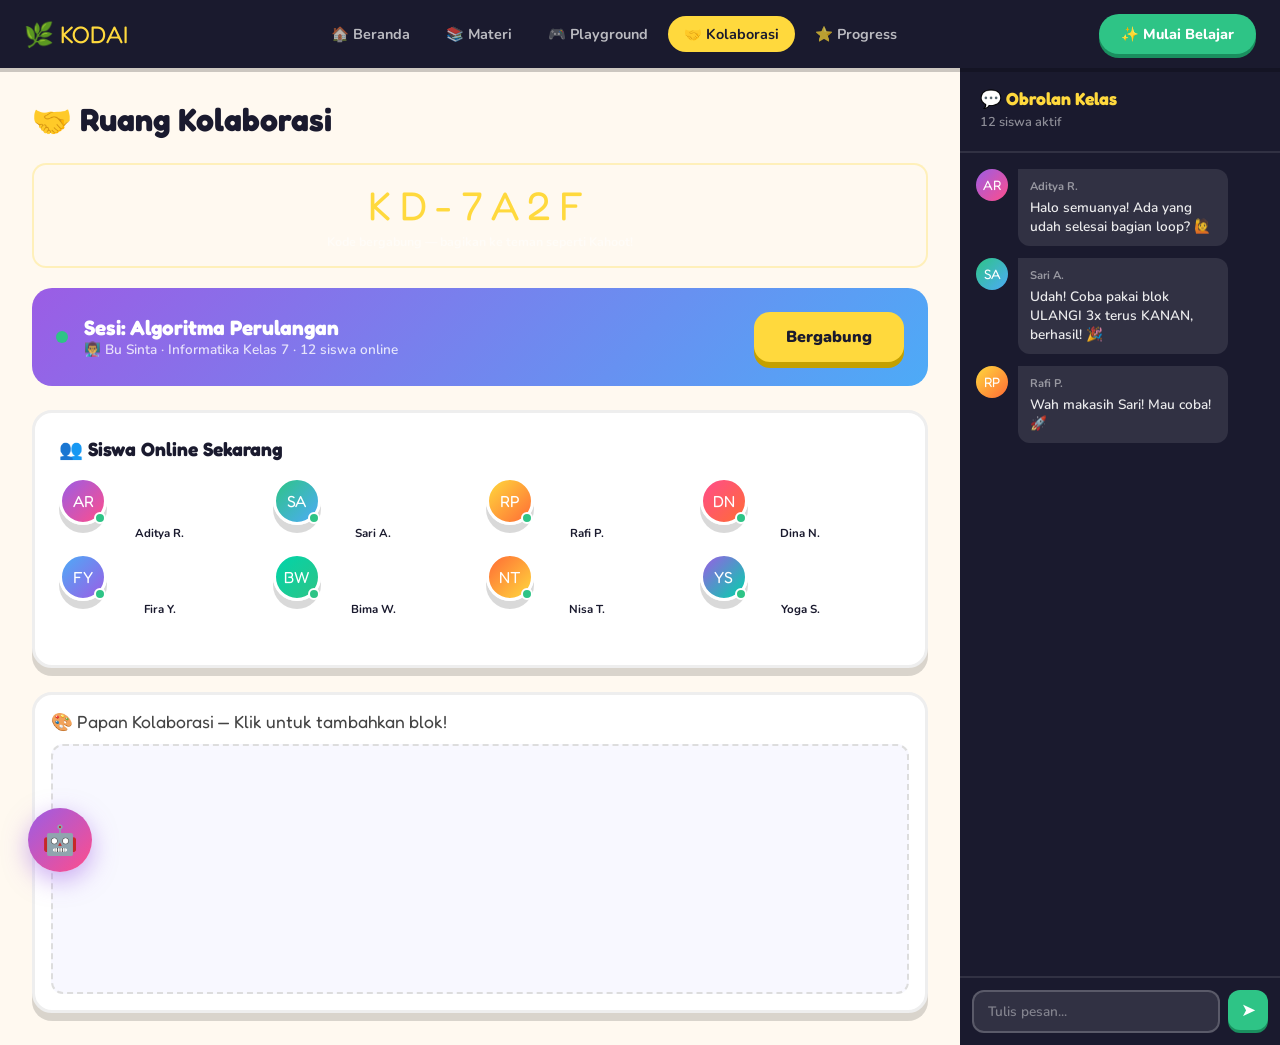
==== kodai-kode/kolaborasi.html @ 5efac57f "perbaikan fitur" ====
<!DOCTYPE html>
<html lang="id">
<head>
<meta charset="UTF-8"><meta name="viewport" content="width=device-width,initial-scale=1">
<title>KODAI – Kolaborasi</title>
<link rel="stylesheet" href="css/main.css">
<style>
.kol-layout{display:grid;grid-template-columns:1fr 320px;gap:0;min-height:calc(100vh - 68px);}
.kol-main{padding:32px;overflow-y:auto;}
.kol-sidebar{background:var(--dark);display:flex;flex-direction:column;}
.session-card{background:linear-gradient(135deg,#9B5DE5,#4DABF7);border-radius:20px;padding:24px;margin-bottom:24px;display:flex;align-items:center;gap:16px;}
.live-dot{width:12px;height:12px;border-radius:50%;background:#2EC486;box-shadow:0 0 0 0 rgba(46,196,134,.4);animation:pulse 2s infinite;}
@keyframes pulse{0%{box-shadow:0 0 0 0 rgba(46,196,134,.4)}70%{box-shadow:0 0 0 12px rgba(46,196,134,0)}100%{box-shadow:0 0 0 0 rgba(46,196,134,0)}}
.session-info h3{font-family:'Fredoka One',cursive;font-size:1.3rem;color:white;}
.session-info p{color:rgba(255,255,255,.8);font-size:.85rem;font-weight:600;}
.avatars-grid{display:grid;grid-template-columns:repeat(4,1fr);gap:12px;margin-bottom:24px;}
.av-item{text-align:center;}
.av-name{font-size:.72rem;font-weight:700;color:var(--dark);}
.shared-canvas-wrap{background:white;border-radius:20px;border:3px solid #eee;box-shadow:0 8px 0 rgba(0,0,0,.15);padding:16px;position:relative;overflow:hidden;}
.shared-canvas-title{font-family:'Fredoka One',cursive;font-size:1.1rem;color:#444;margin-bottom:12px;}
#collab-canvas{width:100%;min-height:250px;position:relative;border-radius:12px;background:#f8f8ff;border:2px dashed #ddd;cursor:crosshair;overflow:hidden;}
.collab-block{position:absolute;border-radius:10px;width:60px;height:60px;display:flex;align-items:center;justify-content:center;font-size:1.5rem;box-shadow:0 4px 12px rgba(0,0,0,.2);animation:popIn .3s cubic-bezier(.34,1.56,.64,1);pointer-events:none;}
@keyframes popIn{from{transform:scale(0)}to{transform:scale(1)}}
.chat-sidebar{display:flex;flex-direction:column;height:100%;}
.chat-header{padding:20px;border-bottom:2px solid rgba(255,255,255,.1);}
.chat-header h3{font-family:'Fredoka One',cursive;color:#FFD93D;font-size:1.1rem;}
.chat-messages{flex:1;overflow-y:auto;padding:16px;display:flex;flex-direction:column;gap:12px;}
.chat-msg{display:flex;gap:10px;align-items:flex-start;}
.chat-av{width:32px;height:32px;border-radius:50%;flex-shrink:0;display:flex;align-items:center;justify-content:center;font-family:'Fredoka One',cursive;font-size:.85rem;color:white;}
.chat-bubble{background:rgba(255,255,255,.1);border-radius:0 12px 12px 12px;padding:10px 12px;max-width:210px;}
.chat-name{font-size:.7rem;color:rgba(255,255,255,.5);font-weight:700;margin-bottom:4px;}
.chat-text{font-size:.85rem;color:rgba(255,255,255,.9);font-weight:600;line-height:1.4;}
.chat-input-area{padding:12px;border-top:2px solid rgba(255,255,255,.1);display:flex;gap:8px;}
.chat-input{flex:1;padding:10px 14px;background:rgba(255,255,255,.1);border:2px solid rgba(255,255,255,.2);border-radius:12px;color:white;font-family:'Nunito',sans-serif;font-size:.85rem;font-weight:600;}
.chat-input::placeholder{color:rgba(255,255,255,.4);}
.chat-send{width:40px;height:40px;border-radius:12px;background:#2EC486;border:none;cursor:pointer;color:white;font-size:1.1rem;display:flex;align-items:center;justify-content:center;box-shadow:0 3px 0 #1a8f5f;transition:all .15s;}
.chat-send:hover{transform:translateY(-1px);}
.room-code-box{background:rgba(255,255,255,.05);border:2px solid rgba(255,217,61,.3);border-radius:14px;padding:16px;text-align:center;margin-bottom:20px;}
.room-code{font-family:'Fredoka One',cursive;font-size:2.5rem;color:#FFD93D;letter-spacing:8px;}
.room-code-label{font-size:.78rem;color:rgba(255,255,255,.5);font-weight:700;margin-top:4px;}
@media(max-width:900px){.kol-layout{grid-template-columns:1fr;}.kol-sidebar{min-height:400px;}}
</style>
</head>
<body>

<div id="toast-container"></div>

<nav>
  <a class="nav-logo" href="index.html">🌿 KODAI</a>
  <div class="nav-links">
    <a class="nav-link" href="index.html">🏠 Beranda</a>
    <a class="nav-link" href="materi.html">📚 Materi</a>
    <a class="nav-link" href="playground.html">🎮 Playground</a>
    <a class="nav-link active" href="kolaborasi.html">🤝 Kolaborasi</a>
    <a class="nav-link" href="progress.html">⭐ Progress</a>
  </div>
  <a class="nav-cta" href="login.html">✨ Mulai Belajar</a>
  <div class="hamburger" onclick="toggleMobile()"><span></span><span></span><span></span></div>
</nav>
<div class="mobile-menu" id="mobileMenu">
  <a class="nav-link" href="index.html">🏠 Beranda</a><a class="nav-link" href="materi.html">📚 Materi</a>
  <a class="nav-link active" href="kolaborasi.html">🤝 Kolaborasi</a><a class="nav-link" href="login.html">✨ Mulai</a>
</div>

<div class="kol-layout">
  <div class="kol-main">
    <h2 style="font-family:'Fredoka One',cursive;font-size:2rem;margin-bottom:24px;">🤝 Ruang Kolaborasi</h2>
    <div class="room-code-box">
      <div class="room-code">KD-7A2F</div>
      <div class="room-code-label">Kode bergabung — bagikan ke teman seperti Kahoot!</div>
    </div>
    <div class="session-card">
      <div class="live-dot"></div>
      <div class="session-info">
        <h3>Sesi: Algoritma Perulangan</h3>
        <p>👨‍🏫 Bu Sinta · Informatika Kelas 7 · 12 siswa online</p>
      </div>
      <div style="margin-left:auto;">
        <button class="btn-primary" onclick="showToast('📡 Bergabung ke sesi!','success')">Bergabung</button>
      </div>
    </div>
    <div class="card" style="padding:24px;margin-bottom:24px;border-radius:20px;">
      <h3 style="font-family:'Fredoka One',cursive;font-size:1.2rem;margin-bottom:16px;">👥 Siswa Online Sekarang</h3>
      <div class="avatars-grid">
        <div class="av-item"><div class="av-circle" style="background:linear-gradient(135deg,#9B5DE5,#FF4D8B)">AR<div class="online-badge"></div></div><div class="av-name">Aditya R.</div></div>
        <div class="av-item"><div class="av-circle" style="background:linear-gradient(135deg,#2EC486,#4DABF7)">SA<div class="online-badge"></div></div><div class="av-name">Sari A.</div></div>
        <div class="av-item"><div class="av-circle" style="background:linear-gradient(135deg,#FFD93D,#FF6B35)">RP<div class="online-badge"></div></div><div class="av-name">Rafi P.</div></div>
        <div class="av-item"><div class="av-circle" style="background:linear-gradient(135deg,#FF4D8B,#FF6B35)">DN<div class="online-badge"></div></div><div class="av-name">Dina N.</div></div>
        <div class="av-item"><div class="av-circle" style="background:linear-gradient(135deg,#4DABF7,#9B5DE5)">FY<div class="online-badge"></div></div><div class="av-name">Fira Y.</div></div>
        <div class="av-item"><div class="av-circle" style="background:linear-gradient(135deg,#00D4AA,#2EC486)">BW<div class="online-badge"></div></div><div class="av-name">Bima W.</div></div>
        <div class="av-item"><div class="av-circle" style="background:linear-gradient(135deg,#FF6B35,#FFD93D)">NT<div class="online-badge"></div></div><div class="av-name">Nisa T.</div></div>
        <div class="av-item"><div class="av-circle" style="background:linear-gradient(135deg,#9B5DE5,#00D4AA)">YS<div class="online-badge"></div></div><div class="av-name">Yoga S.</div></div>
      </div>
    </div>
    <div class="shared-canvas-wrap">
      <div class="shared-canvas-title">🎨 Papan Kolaborasi — Klik untuk tambahkan blok!</div>
      <div id="collab-canvas" onclick="addCollabBlock(event)"></div>
    </div>
  </div>
  <div class="kol-sidebar">
    <div class="chat-sidebar">
      <div class="chat-header"><h3>💬 Obrolan Kelas</h3><p style="color:rgba(255,255,255,.5);font-size:.8rem;font-weight:600;margin-top:4px;">12 siswa aktif</p></div>
      <div class="chat-messages" id="chatMessages">
        <div class="chat-msg"><div class="chat-av" style="background:linear-gradient(135deg,#9B5DE5,#FF4D8B)">AR</div><div class="chat-bubble"><div class="chat-name">Aditya R.</div><div class="chat-text">Halo semuanya! Ada yang udah selesai bagian loop? 🙋</div></div></div>
        <div class="chat-msg"><div class="chat-av" style="background:linear-gradient(135deg,#2EC486,#4DABF7)">SA</div><div class="chat-bubble"><div class="chat-name">Sari A.</div><div class="chat-text">Udah! Coba pakai blok ULANGI 3x terus KANAN, berhasil! 🎉</div></div></div>
        <div class="chat-msg"><div class="chat-av" style="background:linear-gradient(135deg,#FFD93D,#FF6B35)">RP</div><div class="chat-bubble"><div class="chat-name">Rafi P.</div><div class="chat-text">Wah makasih Sari! Mau coba! 🚀</div></div></div>
      </div>
      <div class="chat-input-area">
        <input class="chat-input" id="chatInput" placeholder="Tulis pesan..." onkeypress="if(event.key==='Enter')sendChat()">
        <button class="chat-send" onclick="sendChat()">➤</button>
      </div>
    </div>
  </div>
</div>

<button class="kodi-fab" onclick="toggleKodiChat()">🤖</button>
<div class="kodi-chat-panel" id="kodiPanel">
  <div class="kodi-chat-header"><div class="kodi-av">🤖</div><div><div class="kodi-name">Kodi AI</div><div class="kodi-status">Tanya soal kolaborasi!</div></div><button class="kodi-close-btn" onclick="toggleKodiChat()">✕</button></div>
  <div class="kodi-messages" id="kodiMessages"></div>
  <div class="kodi-input-area"><input class="kodi-input" id="kodiInput" placeholder="Tanya Kodi..."><button class="kodi-send" onclick="sendKodiMessage()">➤</button></div>
</div>

<script src="js/nav.js"></script>
<script>
const collabColors=['#9B5DE5','#2EC486','#FFD93D','#FF4D8B','#4DABF7','#FF6B35','#00D4AA','#FF4444'];
const collabEmojis=['⭐','🌟','🎯','🚀','💡','🔥','❤️','✨'];
let collabIdx=0;
function addCollabBlock(e){
  const canvas=document.getElementById('collab-canvas');
  const rect=canvas.getBoundingClientRect();
  const x=e.clientX-rect.left-30,y=e.clientY-rect.top-30;
  const b=document.createElement('div');b.className='collab-block';
  b.style.left=Math.max(0,x)+'px';b.style.top=Math.max(0,y)+'px';
  b.style.background=collabColors[collabIdx%collabColors.length];
  b.textContent=collabEmojis[collabIdx%collabEmojis.length];
  collabIdx++;canvas.appendChild(b);showToast('🎨 Blok ditambahkan!','success');
}
function sendChat(){
  const input=document.getElementById('chatInput');
  const text=input.value.trim();if(!text)return;
  const msgs=document.getElementById('chatMessages');
  const msg=document.createElement('div');msg.className='chat-msg';
  msg.innerHTML=`<div class="chat-av" style="background:linear-gradient(135deg,#4DABF7,#9B5DE5)">AK</div><div class="chat-bubble"><div class="chat-name">Kamu</div><div class="chat-text">${text}</div></div>`;
  msgs.appendChild(msg);msgs.scrollTop=msgs.scrollHeight;input.value='';showToast('💬 Pesan terkirim!','success');
}
</script>
</body>
</html>
---- kodai-kode/css/main.css ----
@import url('https://fonts.googleapis.com/css2?family=Fredoka+One&family=Nunito:wght@400;600;700;800;900&display=swap');

:root {
  --green: #2EC486;
  --yellow: #FFD93D;
  --orange: #FF6B35;
  --pink: #FF4D8B;
  --blue: #4DABF7;
  --purple: #9B5DE5;
  --red: #FF4444;
  --teal: #00D4AA;
  --bg: #FFF9F0;
  --dark: #1A1A2E;
  --darker: #0D0D1A;
  --mid: #16213E;
  --card-shadow: 0 8px 0 rgba(0,0,0,0.15);
  --card-shadow-hover: 0 14px 0 rgba(0,0,0,0.15);
}

* { margin:0; padding:0; box-sizing:border-box; }
html { scroll-behavior:smooth; }
body {
  font-family:'Nunito', sans-serif;
  background:var(--bg);
  color:var(--dark);
  overflow-x:hidden;
}

/* ---- LOADER ---- */
#loader {
  position:fixed; inset:0;
  background:linear-gradient(135deg,#9B5DE5,#FF4D8B,#FF6B35);
  z-index:9999;
  display:flex; flex-direction:column;
  align-items:center; justify-content:center; gap:20px;
  transition:opacity .5s;
}
.loader-logo {
  font-family:'Fredoka One',cursive;
  font-size:3rem; color:white;
  text-shadow:0 4px 0 rgba(0,0,0,0.2);
  animation:bounce .6s infinite alternate;
}
.loader-dots { display:flex; gap:12px; }
.loader-dots span {
  width:16px; height:16px;
  background:white; border-radius:50%;
  animation:dotBounce .6s infinite alternate;
}
.loader-dots span:nth-child(2){animation-delay:.15s;}
.loader-dots span:nth-child(3){animation-delay:.3s;}
@keyframes dotBounce{to{transform:translateY(-20px);opacity:.5}}
@keyframes bounce{to{transform:translateY(-10px)}}

/* ---- NAVBAR ---- */
nav {
  position:sticky; top:0; z-index:200;
  background:var(--dark);
  padding:0 24px;
  display:flex; align-items:center; justify-content:space-between;
  height:68px;
  box-shadow:0 4px 0 rgba(0,0,0,0.2);
}
.nav-logo {
  font-family:'Fredoka One',cursive;
  font-size:1.5rem; color:var(--yellow);
  display:flex; align-items:center; gap:8px;
  cursor:pointer; text-decoration:none;
}
.nav-links { display:flex; gap:4px; }
.nav-link {
  font-family:'Nunito',sans-serif; font-weight:700; font-size:.9rem;
  color:rgba(255,255,255,.7);
  padding:8px 16px; border-radius:50px;
  cursor:pointer; transition:all .2s;
  border:none; background:transparent; text-decoration:none;
  display:inline-flex; align-items:center; gap:4px;
}
.nav-link:hover, .nav-link.active {
  background:var(--yellow); color:var(--dark);
}
.nav-cta {
  background:var(--green); color:white;
  border:none; border-radius:50px;
  padding:10px 22px;
  font-family:'Nunito',sans-serif; font-weight:800; font-size:.9rem;
  cursor:pointer;
  box-shadow:0 4px 0 #1a8f5f;
  transition:all .2s; text-decoration:none;
  display:inline-flex; align-items:center; gap:6px;
}
.nav-cta:hover{transform:translateY(-2px);box-shadow:0 6px 0 #1a8f5f;}
.nav-cta:active{transform:translateY(2px);box-shadow:0 2px 0 #1a8f5f;}
.hamburger{display:none;flex-direction:column;gap:5px;cursor:pointer;padding:8px;}
.hamburger span{width:24px;height:3px;background:white;border-radius:2px;}
.mobile-menu{
  display:none;position:fixed;top:68px;left:0;right:0;
  background:var(--dark);padding:16px;z-index:199;
  flex-direction:column;gap:8px;
  border-bottom:4px solid var(--yellow);
}
.mobile-menu.open{display:flex;}

/* ---- TOAST ---- */
#toast-container {
  position:fixed; bottom:24px; right:24px; z-index:9998;
  display:flex; flex-direction:column; gap:10px;
}
.toast {
  padding:14px 20px; border-radius:14px;
  background:var(--dark); color:white;
  font-weight:700; font-size:.9rem;
  box-shadow:0 8px 24px rgba(0,0,0,.3);
  animation:toastIn .3s cubic-bezier(.34,1.56,.64,1);
  display:flex; align-items:center; gap:10px; max-width:300px;
}
.toast.success{background:var(--green);}
.toast.warning{background:var(--orange);}
.toast.error{background:var(--red);}
@keyframes toastIn{from{transform:translateX(100px);opacity:0}to{transform:translateX(0);opacity:1}}

/* ---- PAGE HEADER ---- */
.page-header {
  background:linear-gradient(135deg,var(--dark),#0F3460);
  padding:60px 40px 40px; text-align:center;
}
.page-header h1 {
  font-family:'Fredoka One',cursive;
  font-size:2.5rem; color:white; margin-bottom:8px;
}
.page-header p{color:rgba(255,255,255,.7);font-weight:600;font-size:1rem;}

/* ---- BUTTONS ---- */
.btn-primary {
  background:var(--yellow); color:var(--dark);
  border:none; border-radius:16px;
  padding:14px 32px;
  font-family:'Nunito',sans-serif; font-weight:900; font-size:1rem;
  cursor:pointer;
  box-shadow:0 6px 0 #c4a000;
  transition:all .15s;
  display:inline-flex; align-items:center; gap:8px;
}
.btn-primary:hover{transform:translateY(-3px);box-shadow:0 9px 0 #c4a000;}
.btn-primary:active{transform:translateY(3px);box-shadow:0 3px 0 #c4a000;}
.btn-secondary {
  background:transparent; color:white;
  border:3px solid rgba(255,255,255,.4);
  border-radius:16px; padding:14px 32px;
  font-family:'Nunito',sans-serif; font-weight:800; font-size:1rem;
  cursor:pointer; transition:all .2s;
  display:inline-flex; align-items:center; gap:8px;
}
.btn-secondary:hover{border-color:white;background:rgba(255,255,255,.1);}
.btn-green {
  background:var(--green); color:white;
  border:none; border-radius:14px; padding:12px 24px;
  font-family:'Nunito',sans-serif; font-weight:800; font-size:.9rem;
  cursor:pointer; box-shadow:0 4px 0 #1a8f5f; transition:all .2s;
  display:inline-flex; align-items:center; gap:6px;
}
.btn-green:hover{transform:translateY(-2px);}
.btn-purple {
  background:var(--purple); color:white;
  border:none; border-radius:14px; padding:12px 24px;
  font-family:'Nunito',sans-serif; font-weight:800; font-size:.9rem;
  cursor:pointer; box-shadow:0 4px 0 #6a3fa0; transition:all .2s;
  display:inline-flex; align-items:center; gap:6px;
}
.btn-purple:hover{transform:translateY(-2px);}

/* ---- CARDS ---- */
.card {
  background:white; border-radius:24px;
  border:3px solid #eee;
  box-shadow:var(--card-shadow);
  transition:all .2s;
}
.card:hover{transform:translateY(-6px);box-shadow:var(--card-shadow-hover);}

/* ---- SECTION ---- */
.section{padding:72px 40px;}
.section-title {
  font-family:'Fredoka One',cursive;
  font-size:clamp(1.8rem,4vw,2.8rem);
  text-align:center; margin-bottom:12px; color:var(--dark);
}
.section-sub {
  text-align:center; color:#666; font-weight:600;
  font-size:1rem; margin-bottom:48px;
  max-width:500px; margin-left:auto; margin-right:auto;
}

/* ---- STATS BAR ---- */
.stats-bar {
  background:var(--dark); padding:20px 40px;
  display:flex; justify-content:center; gap:48px; flex-wrap:wrap;
}
.stat-item{text-align:center;}
.stat-num {
  font-family:'Fredoka One',cursive; font-size:2rem; color:var(--yellow);
}
.stat-label{font-size:.85rem;color:rgba(255,255,255,.6);font-weight:600;}

/* ---- MODAL ---- */
.modal-overlay {
  display:none; position:fixed; inset:0;
  background:rgba(0,0,0,.75); z-index:500;
  align-items:center; justify-content:center; padding:20px;
}
.modal-overlay.open{display:flex;}
.modal-box {
  background:white; border-radius:28px;
  max-width:600px; width:100%;
  max-height:90vh; overflow-y:auto;
  animation:modalIn .3s cubic-bezier(.34,1.56,.64,1);
}
@keyframes modalIn{from{transform:scale(.7) translateY(30px);opacity:0}to{transform:scale(1) translateY(0);opacity:1}}
.modal-header {
  padding:28px 28px 20px;
  border-bottom:3px solid #eee;
  display:flex; justify-content:space-between; align-items:flex-start; gap:16px;
}
.modal-header h2{font-family:'Fredoka One',cursive;font-size:1.8rem;}
.modal-close {
  width:36px; height:36px; border-radius:50%;
  background:#eee; border:none; cursor:pointer;
  font-size:1.2rem; font-weight:bold;
  display:flex; align-items:center; justify-content:center;
  transition:all .2s; flex-shrink:0;
}
.modal-close:hover{background:var(--red);color:white;}
.modal-body{padding:24px 28px;}

/* ---- PROFILE / PROGRESS ---- */
.profile-card {
  background:linear-gradient(135deg,#9B5DE5,#FF4D8B);
  border-radius:24px; padding:32px;
  display:flex; gap:24px; align-items:center;
  margin-bottom:32px; box-shadow:var(--card-shadow);
}
.profile-av {
  width:80px; height:80px; border-radius:50%;
  background:rgba(255,255,255,.3); border:4px solid white;
  display:flex; align-items:center; justify-content:center;
  font-family:'Fredoka One',cursive; font-size:2rem; color:white; flex-shrink:0;
}
.profile-info h2{font-family:'Fredoka One',cursive;font-size:1.8rem;color:white;}
.profile-info p{color:rgba(255,255,255,.8);font-weight:600;font-size:.9rem;margin-top:4px;}
.profile-level {
  margin-top:10px; display:inline-block;
  background:var(--yellow); color:var(--dark);
  padding:4px 16px; border-radius:50px; font-weight:900; font-size:.85rem;
}

/* ---- PROGRESS BARS ---- */
.prog-bar{height:12px;background:#eee;border-radius:6px;overflow:hidden;}
.prog-fill{height:100%;border-radius:6px;transition:width 1.2s cubic-bezier(.34,1.56,.64,1);}

/* ---- FOOTER ---- */
footer {
  background:var(--dark); padding:48px 40px 24px;
  color:rgba(255,255,255,.7);
}
.footer-grid{display:grid;grid-template-columns:2fr 1fr 1fr;gap:48px;margin-bottom:40px;}
.footer-logo{font-family:'Fredoka One',cursive;font-size:1.8rem;color:var(--yellow);margin-bottom:12px;}
.footer-tagline{font-size:.9rem;line-height:1.6;font-weight:600;}
.footer-col h4{color:white;font-family:'Fredoka One',cursive;font-size:1.1rem;margin-bottom:16px;}
.footer-col ul{list-style:none;display:flex;flex-direction:column;gap:8px;}
.footer-col ul li{font-size:.9rem;font-weight:600;cursor:pointer;transition:color .2s;}
.footer-col ul li:hover{color:var(--yellow);}
.footer-bottom{border-top:1px solid rgba(255,255,255,.1);padding-top:20px;text-align:center;font-size:.85rem;font-weight:600;}

/* ---- CHAT / KOLABORASI ---- */
.av-circle {
  width:48px; height:48px; border-radius:50%;
  display:flex; align-items:center; justify-content:center;
  font-family:'Fredoka One',cursive; font-size:1rem; color:white;
  border:3px solid white; box-shadow:var(--card-shadow); position:relative;
}
.online-badge {
  position:absolute; bottom:-2px; right:-2px;
  width:12px; height:12px; border-radius:50%;
  background:var(--green); border:2px solid white;
}

/* ---- KODI AI BUBBLE ---- */
.kodi-fab {
  position:fixed; bottom:28px; left:28px; z-index:400;
  width:64px; height:64px; border-radius:50%;
  background:linear-gradient(135deg,var(--purple),var(--pink));
  border:none; cursor:pointer;
  box-shadow:0 8px 24px rgba(155,93,229,.5);
  font-size:1.8rem;
  transition:all .2s;
  display:flex; align-items:center; justify-content:center;
}
.kodi-fab:hover{transform:scale(1.1);}
.kodi-chat-panel {
  position:fixed; bottom:108px; left:28px; z-index:400;
  width:340px;
  background:white; border-radius:24px;
  box-shadow:0 20px 60px rgba(0,0,0,.2);
  border:3px solid var(--purple);
  display:none; flex-direction:column;
  overflow:hidden;
  animation:chatPop .3s cubic-bezier(.34,1.56,.64,1);
}
.kodi-chat-panel.open{display:flex;}
@keyframes chatPop{from{transform:scale(.8) translateY(20px);opacity:0}to{transform:scale(1) translateY(0);opacity:1}}
.kodi-chat-header {
  background:linear-gradient(135deg,var(--purple),var(--pink));
  padding:16px 20px;
  display:flex; align-items:center; gap:12px;
}
.kodi-chat-header .kodi-av {font-size:1.8rem;}
.kodi-chat-header .kodi-name {font-family:'Fredoka One',cursive;font-size:1.1rem;color:white;}
.kodi-chat-header .kodi-status {font-size:.75rem;color:rgba(255,255,255,.8);font-weight:600;}
.kodi-close-btn {
  margin-left:auto; width:28px; height:28px; border-radius:50%;
  background:rgba(255,255,255,.2); border:none; cursor:pointer;
  color:white; font-size:1rem; display:flex; align-items:center; justify-content:center;
}
.kodi-messages {
  flex:1; padding:16px; overflow-y:auto;
  max-height:300px; display:flex; flex-direction:column; gap:12px;
}
.kodi-msg { display:flex; gap:8px; align-items:flex-start; }
.kodi-msg.user { flex-direction:row-reverse; }
.kodi-msg-av {
  width:32px; height:32px; border-radius:50%; flex-shrink:0;
  display:flex; align-items:center; justify-content:center;
  font-size:1rem;
}
.kodi-bubble {
  max-width:220px; padding:10px 14px;
  border-radius:0 16px 16px 16px;
  background:#f0f0f0; font-size:.88rem; font-weight:600; line-height:1.5;
}
.kodi-msg.user .kodi-bubble {
  background:var(--purple); color:white;
  border-radius:16px 0 16px 16px;
}
.kodi-typing {
  display:flex; gap:4px; padding:10px 14px;
  background:#f0f0f0; border-radius:0 16px 16px 16px;
}
.kodi-typing span {
  width:8px; height:8px; background:#aaa; border-radius:50%;
  animation:typing .8s infinite alternate;
}
.kodi-typing span:nth-child(2){animation-delay:.15s;}
.kodi-typing span:nth-child(3){animation-delay:.3s;}
@keyframes typing{to{transform:translateY(-6px);background:var(--purple)}}
.kodi-input-area {
  padding:12px; border-top:2px solid #eee;
  display:flex; gap:8px;
}
.kodi-input {
  flex:1; padding:10px 14px; border-radius:12px;
  border:2px solid #eee; font-family:'Nunito',sans-serif;
  font-size:.88rem; font-weight:600; outline:none;
  transition:border-color .2s;
}
.kodi-input:focus{border-color:var(--purple);}
.kodi-send {
  width:40px; height:40px; border-radius:12px;
  background:var(--purple); border:none; cursor:pointer;
  color:white; font-size:1.1rem;
  display:flex; align-items:center; justify-content:center;
  box-shadow:0 3px 0 #6a3fa0; transition:all .15s;
}
.kodi-send:hover{transform:translateY(-1px);}

/* ---- RESPONSIVE ---- */
@media(max-width:900px){
  .nav-links,.nav-cta{display:none;}
  .hamburger{display:flex;}
  .footer-grid{grid-template-columns:1fr;gap:24px;}
  .section{padding:48px 20px;}
  .stats-bar{padding:16px 20px;gap:20px;}
}
@media(max-width:600px){
  .page-header{padding:40px 20px 28px;}
  .page-header h1{font-size:1.8rem;}
}
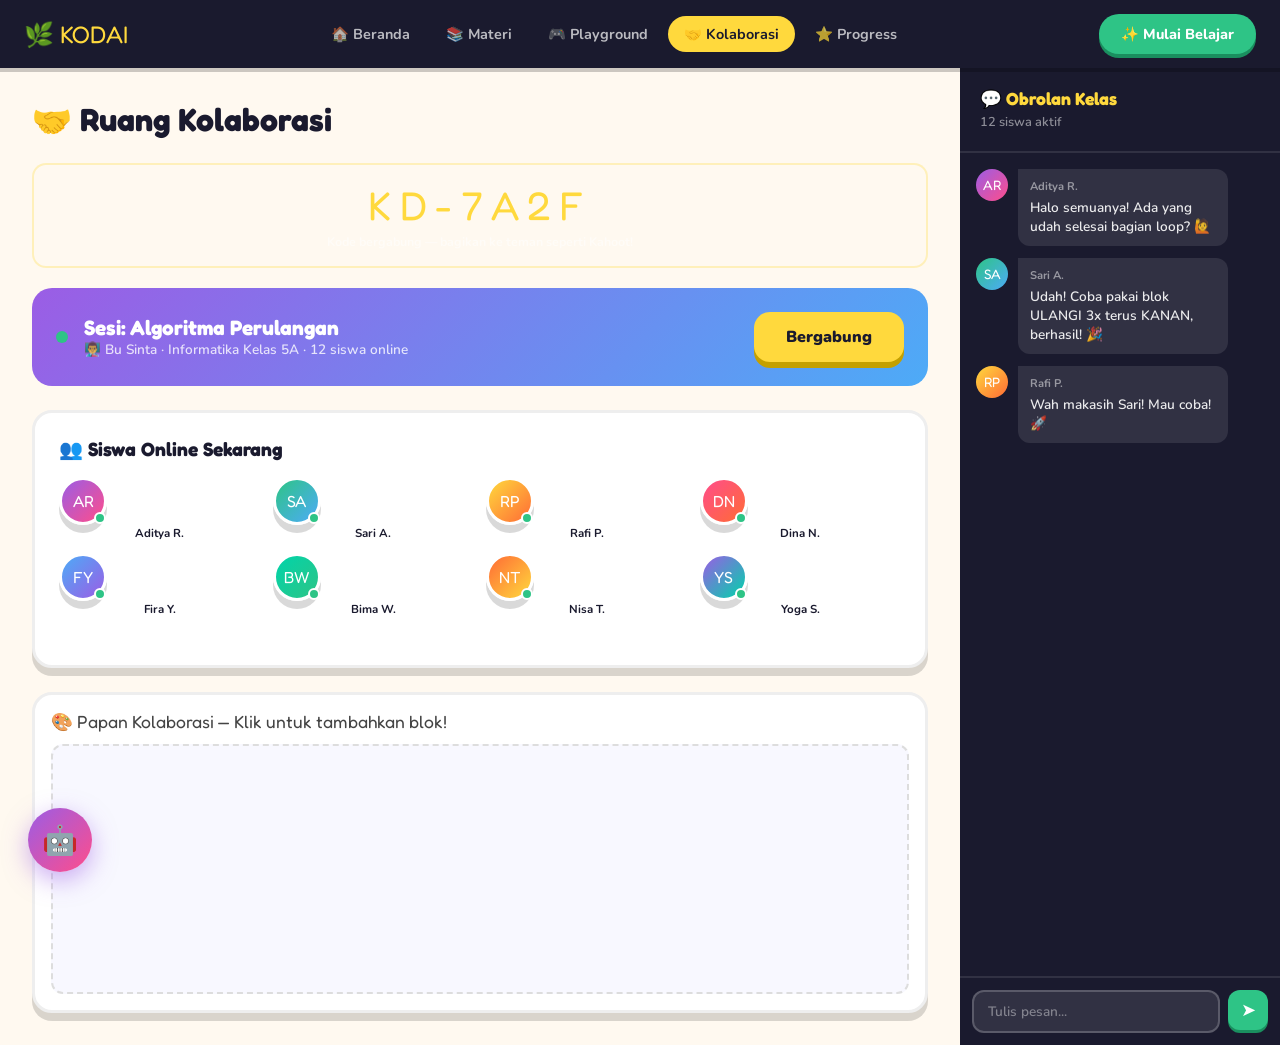
==== commit a750ccfd: "perbaikan playground dan kelas" ====
--- a/kodai-kode/kolaborasi.html
+++ b/kodai-kode/kolaborasi.html
@@ -73,7 +73,7 @@
       <div class="live-dot"></div>
       <div class="session-info">
         <h3>Sesi: Algoritma Perulangan</h3>
-        <p>👨‍🏫 Bu Sinta · Informatika Kelas 7 · 12 siswa online</p>
+        <p>👨‍🏫 Bu Sinta · Informatika Kelas 5A · 12 siswa online</p>
       </div>
       <div style="margin-left:auto;">
         <button class="btn-primary" onclick="showToast('📡 Bergabung ke sesi!','success')">Bergabung</button>
